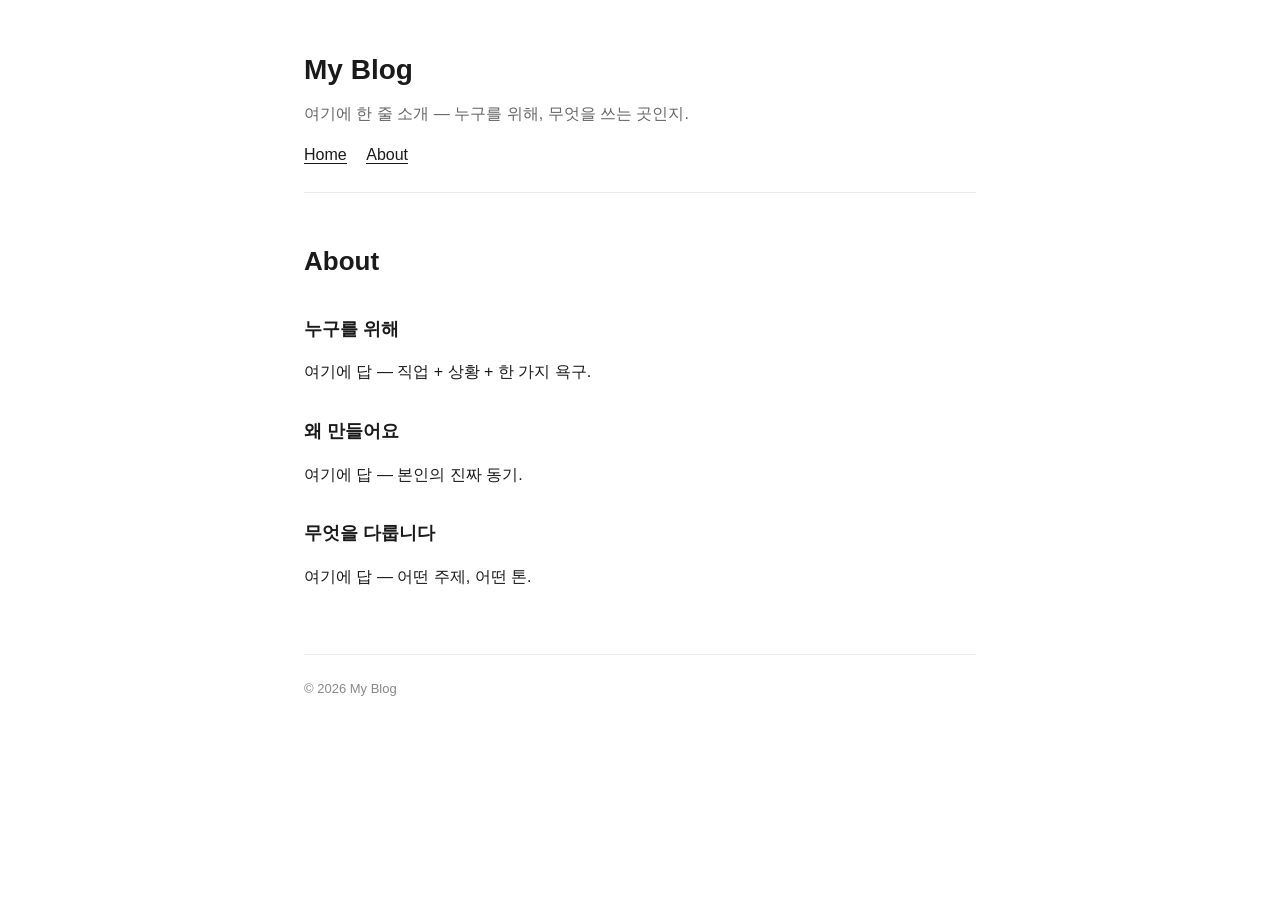
==== docs/about.html @ 75afb4cb "초기 구조: Obsidian 콘텐츠 + docs 사이트 - Obsidian/ — Raw, Wiki, Index.md 골격 - docs/ — GitHub Pages용 정적 사이트 (" ====
<!DOCTYPE html>
<html lang="ko">
<head>
  <meta charset="UTF-8">
  <meta name="viewport" content="width=device-width, initial-scale=1.0">
  <title>About — My Blog</title>
  <link rel="stylesheet" href="style.css">
</head>
<body>
  <header>
    <h1>My Blog</h1>
    <p>여기에 한 줄 소개 — 누구를 위해, 무엇을 쓰는 곳인지.</p>
    <nav>
      <a href="index.html">Home</a>
      <a href="about.html">About</a>
    </nav>
  </header>

  <main>
    <article>
      <h1>About</h1>

      <h2>누구를 위해</h2>
      <p>여기에 답 — 직업 + 상황 + 한 가지 욕구.</p>

      <h2>왜 만들어요</h2>
      <p>여기에 답 — 본인의 진짜 동기.</p>

      <h2>무엇을 다룹니다</h2>
      <p>여기에 답 — 어떤 주제, 어떤 톤.</p>
    </article>
  </main>

  <footer>
    © 2026 My Blog
  </footer>
</body>
</html>
---- docs/style.css ----
* { box-sizing: border-box; }

body {
  font-family: -apple-system, BlinkMacSystemFont, "Helvetica Neue", sans-serif;
  max-width: 720px;
  margin: 0 auto;
  padding: 48px 24px;
  color: #1a1a1a;
  background: #ffffff;
  line-height: 1.6;
}

header {
  margin-bottom: 48px;
  border-bottom: 1px solid #eaeaea;
  padding-bottom: 24px;
}

header h1 {
  font-size: 28px;
  margin: 0 0 8px;
}

header p {
  margin: 0;
  color: #666;
}

nav {
  margin-top: 16px;
}

nav a {
  margin-right: 16px;
  color: #1a1a1a;
  text-decoration: none;
  border-bottom: 1px solid #1a1a1a;
}

nav a:hover {
  color: #0066cc;
  border-color: #0066cc;
}

.post-card {
  display: block;
  padding: 20px 0;
  border-bottom: 1px solid #eaeaea;
  text-decoration: none;
  color: inherit;
}

.post-card:hover h2 {
  color: #0066cc;
}

.post-card h2 {
  font-size: 20px;
  margin: 0 0 6px;
}

.post-card time {
  font-size: 13px;
  color: #888;
}

article h1 {
  font-size: 26px;
  margin: 0 0 8px;
}

article time {
  display: block;
  color: #888;
  font-size: 13px;
  margin-bottom: 32px;
}

article h2 {
  font-size: 18px;
  margin-top: 32px;
}

footer {
  margin-top: 64px;
  padding-top: 24px;
  border-top: 1px solid #eaeaea;
  color: #888;
  font-size: 13px;
}
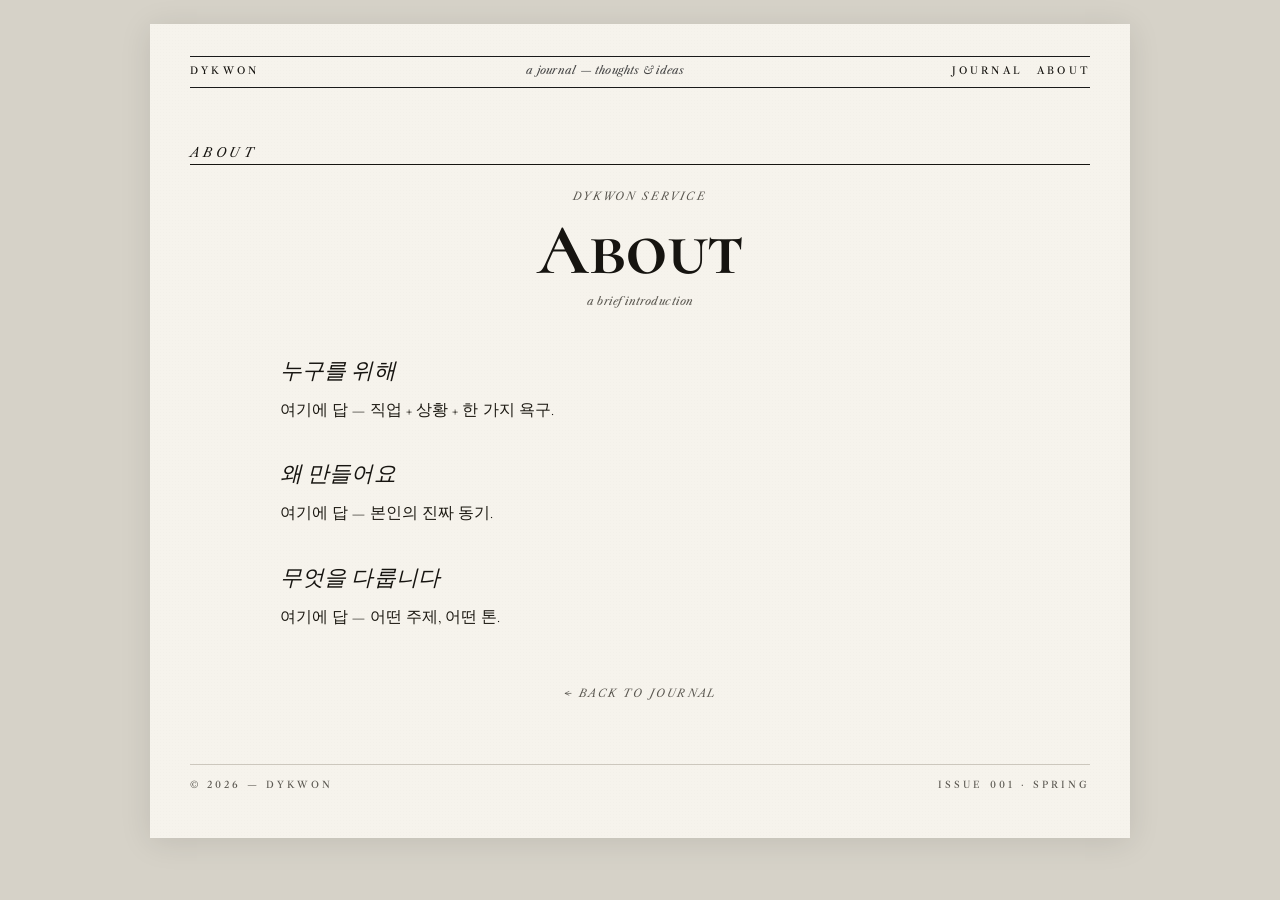
==== commit ec98440d: "디자인 적용: Helmut Newton (magazine editorial) - DYKWON 사이트명 + DYKWON SERVICE 적용 - 폰트: Cormorant Garamon" ====
--- a/docs/about.html
+++ b/docs/about.html
@@ -3,36 +3,45 @@
 <head>
   <meta charset="UTF-8">
   <meta name="viewport" content="width=device-width, initial-scale=1.0">
-  <title>About — My Blog</title>
+  <title>About &mdash; DYKWON</title>
   <link rel="stylesheet" href="style.css">
 </head>
 <body>
-  <header>
-    <h1>My Blog</h1>
-    <p>여기에 한 줄 소개 — 누구를 위해, 무엇을 쓰는 곳인지.</p>
-    <nav>
-      <a href="index.html">Home</a>
-      <a href="about.html">About</a>
-    </nav>
-  </header>
+  <div class="page-wrap">
+    <div class="page">
+      <nav class="topnav">
+        <span>DYKWON</span>
+        <em>a journal &mdash; thoughts &amp; ideas</em>
+        <span class="links">
+          <a href="index.html">Journal</a>
+          <a href="about.html">About</a>
+        </span>
+      </nav>
 
-  <main>
-    <article>
-      <h1>About</h1>
+      <div class="label">About</div>
 
-      <h2>누구를 위해</h2>
-      <p>여기에 답 — 직업 + 상황 + 한 가지 욕구.</p>
+      <article>
+        <span class="post-num">DYKWON SERVICE</span>
+        <h1>About</h1>
+        <time>a brief introduction</time>
 
-      <h2>왜 만들어요</h2>
-      <p>여기에 답 — 본인의 진짜 동기.</p>
+        <h2>누구를 위해</h2>
+        <p>여기에 답 &mdash; 직업 + 상황 + 한 가지 욕구.</p>
 
-      <h2>무엇을 다룹니다</h2>
-      <p>여기에 답 — 어떤 주제, 어떤 톤.</p>
-    </article>
-  </main>
+        <h2>왜 만들어요</h2>
+        <p>여기에 답 &mdash; 본인의 진짜 동기.</p>
 
-  <footer>
-    © 2026 My Blog
-  </footer>
+        <h2>무엇을 다룹니다</h2>
+        <p>여기에 답 &mdash; 어떤 주제, 어떤 톤.</p>
+      </article>
+
+      <a class="back-link" href="index.html">&larr; back to journal</a>
+
+      <footer class="foot">
+        <span>© 2026 &mdash; DYKWON</span>
+        <span>Issue 001 · Spring</span>
+      </footer>
+    </div>
+  </div>
 </body>
 </html>
--- a/docs/style.css
+++ b/docs/style.css
@@ -1,90 +1,257 @@
+/* Helmut Newton — magazine editorial styles */
+/* 적용: docs/ 공개 사이트 (admin/ 제외) */
+
+@import url('https://fonts.googleapis.com/css2?family=Cormorant+Garamond:ital,wght@0,400;0,500;0,600;0,700;1,400;1,500;1,600&family=Cormorant+SC:wght@500;600;700&family=Libre+Caslon+Text:ital,wght@0,400;0,700;1,400&family=Pinyon+Script&family=Italianno&display=swap');
+
+:root {
+  --paper: #f6f3ec;
+  --ink: #161410;
+  --rule: #1a1a1a;
+  --muted: #5a5750;
+  --bg: #d6d2c8;
+}
+
 * { box-sizing: border-box; }
 
-body {
-  font-family: -apple-system, BlinkMacSystemFont, "Helvetica Neue", sans-serif;
+html, body {
+  margin: 0;
+  padding: 0;
+  background: var(--bg);
+  color: var(--ink);
+  font-family: "Cormorant Garamond", "Libre Caslon Text", Georgia, serif;
+  -webkit-font-smoothing: antialiased;
+}
+
+.page-wrap {
+  padding: 24px;
+  min-height: 100vh;
+}
+
+.page {
+  max-width: 980px;
+  margin: 0 auto;
+  background: var(--paper);
+  padding: 32px 40px 48px;
+  box-shadow: 0 4px 30px rgba(0,0,0,.10);
+  background-image: radial-gradient(rgba(0,0,0,.012) 1px, transparent 1px);
+  background-size: 3px 3px;
+}
+
+/* ─── Top nav ─── */
+.topnav {
+  display: flex;
+  justify-content: space-between;
+  align-items: baseline;
+  font-family: "Libre Caslon Text", "Cormorant Garamond", serif;
+  font-size: 10px;
+  letter-spacing: 0.32em;
+  text-transform: uppercase;
+  padding: 6px 0 10px;
+  border-top: 1px solid var(--rule);
+  border-bottom: 1px solid var(--rule);
+  margin-bottom: 56px;
+}
+.topnav em {
+  text-transform: none;
+  font-style: italic;
+  letter-spacing: 0.02em;
+  font-size: 11px;
+  color: #444;
+}
+.topnav a {
+  color: inherit;
+  text-decoration: none;
+}
+.topnav a:hover { color: #000; }
+.topnav .links { display: flex; gap: 14px; }
+@media (max-width: 600px) {
+  .topnav { flex-direction: column; gap: 6px; align-items: center; text-align: center; }
+}
+
+/* ─── Masthead ─── */
+.masthead {
+  margin: 0 0 32px;
+  text-align: center;
+}
+.hd {
+  font-family: "Cormorant SC", "Cormorant Garamond", serif;
+  font-weight: 700;
+  letter-spacing: -0.01em;
+  line-height: 0.95;
+}
+.hd-xl {
+  font-size: 108px;
+  font-weight: 700;
+  letter-spacing: -0.005em;
+  margin: 0;
+}
+.script {
+  font-family: "Pinyon Script", "Italianno", cursive;
+  font-weight: 400;
+}
+@media (max-width: 700px) {
+  .hd-xl { font-size: 64px; }
+}
+
+/* ─── Lede ─── */
+.lede {
+  max-width: 560px;
+  margin: 0 auto 48px;
+  text-align: center;
+  font-family: "Cormorant Garamond", serif;
+  font-size: 14px;
+  line-height: 1.65;
+  letter-spacing: 0.005em;
+  color: #1a1810;
+}
+.lede strong { font-weight: 600; }
+.lede em { font-style: italic; }
+
+/* ─── Section labels ─── */
+.label {
+  font-family: "Libre Caslon Text", "Cormorant Garamond", serif;
+  font-weight: 400;
+  font-style: italic;
+  font-size: 13px;
+  letter-spacing: 0.32em;
+  text-transform: uppercase;
+  border-bottom: 1px solid var(--ink);
+  padding-bottom: 4px;
+  margin: 56px 0 24px;
+}
+
+/* ─── Post list (home) ─── */
+.post-list {
+  list-style: none;
+  padding: 0;
+  margin: 0;
+}
+.post-list .post-card {
+  display: block;
+  padding: 24px 0;
+  border-bottom: 1px solid #c9c4b8;
+  text-decoration: none;
+  color: inherit;
+}
+.post-list .post-card:last-child { border-bottom: none; }
+.post-list .post-card:hover .post-title {
+  font-style: italic;
+}
+.post-list .post-num {
+  font-family: "Libre Caslon Text", serif;
+  font-style: italic;
+  font-size: 11px;
+  letter-spacing: 0.2em;
+  color: var(--muted);
+  text-transform: uppercase;
+}
+.post-list .post-title {
+  font-family: "Cormorant SC", "Cormorant Garamond", serif;
+  font-weight: 600;
+  font-size: 36px;
+  line-height: 1.05;
+  letter-spacing: -0.005em;
+  margin: 6px 0 8px;
+  transition: font-style .15s;
+}
+.post-list .post-meta {
+  font-family: "Libre Caslon Text", serif;
+  font-style: italic;
+  font-size: 10.5px;
+  color: var(--muted);
+  letter-spacing: 0.04em;
+}
+@media (max-width: 700px) {
+  .post-list .post-title { font-size: 26px; }
+}
+
+/* ─── Article (post / about) ─── */
+article {
   max-width: 720px;
   margin: 0 auto;
-  padding: 48px 24px;
-  color: #1a1a1a;
-  background: #ffffff;
-  line-height: 1.6;
-}
-
-header {
+}
+article .post-num {
+  display: block;
+  font-family: "Libre Caslon Text", serif;
+  font-style: italic;
+  font-size: 11px;
+  letter-spacing: 0.2em;
+  color: var(--muted);
+  text-transform: uppercase;
+  text-align: center;
+  margin-bottom: 12px;
+}
+article h1 {
+  font-family: "Cormorant SC", "Cormorant Garamond", serif;
+  font-weight: 700;
+  font-size: 72px;
+  line-height: 0.98;
+  letter-spacing: -0.005em;
+  text-align: center;
+  margin: 0 0 8px;
+}
+@media (max-width: 700px) {
+  article h1 { font-size: 44px; }
+}
+article time {
+  display: block;
+  text-align: center;
+  font-family: "Libre Caslon Text", serif;
+  font-style: italic;
+  font-size: 11px;
+  color: var(--muted);
+  letter-spacing: 0.04em;
   margin-bottom: 48px;
-  border-bottom: 1px solid #eaeaea;
-  padding-bottom: 24px;
-}
-
-header h1 {
-  font-size: 28px;
-  margin: 0 0 8px;
-}
-
-header p {
-  margin: 0;
-  color: #666;
-}
-
-nav {
-  margin-top: 16px;
-}
-
-nav a {
-  margin-right: 16px;
-  color: #1a1a1a;
+}
+article h2 {
+  font-family: "Cormorant Garamond", serif;
+  font-style: italic;
+  font-weight: 500;
+  font-size: 22px;
+  letter-spacing: 0.005em;
+  margin: 36px 0 12px;
+}
+article p, article li {
+  font-family: "Cormorant Garamond", "Libre Caslon Text", Georgia, serif;
+  font-size: 15.5px;
+  line-height: 1.65;
+  letter-spacing: 0.005em;
+  color: #1d1a13;
+  text-align: justify;
+  hyphens: auto;
+  margin: 0 0 14px;
+}
+article ul { padding-left: 22px; }
+article em { font-style: italic; }
+article strong { font-weight: 600; }
+
+/* ─── Footer ─── */
+.foot {
+  display: flex;
+  justify-content: space-between;
+  font-family: "Libre Caslon Text", serif;
+  font-size: 9.5px;
+  letter-spacing: 0.32em;
+  text-transform: uppercase;
+  color: var(--muted);
+  border-top: 1px solid #ccc7bd;
+  padding: 14px 0 0;
+  margin-top: 64px;
+}
+.foot a { color: inherit; text-decoration: none; }
+.foot a:hover { color: var(--ink); }
+
+/* ─── Back link ─── */
+.back-link {
+  display: block;
+  text-align: center;
+  margin-top: 56px;
+  font-family: "Libre Caslon Text", serif;
+  font-style: italic;
+  font-size: 11px;
+  letter-spacing: 0.2em;
+  text-transform: uppercase;
+  color: var(--muted);
   text-decoration: none;
-  border-bottom: 1px solid #1a1a1a;
-}
-
-nav a:hover {
-  color: #0066cc;
-  border-color: #0066cc;
-}
-
-.post-card {
-  display: block;
-  padding: 20px 0;
-  border-bottom: 1px solid #eaeaea;
-  text-decoration: none;
-  color: inherit;
-}
-
-.post-card:hover h2 {
-  color: #0066cc;
-}
-
-.post-card h2 {
-  font-size: 20px;
-  margin: 0 0 6px;
-}
-
-.post-card time {
-  font-size: 13px;
-  color: #888;
-}
-
-article h1 {
-  font-size: 26px;
-  margin: 0 0 8px;
-}
-
-article time {
-  display: block;
-  color: #888;
-  font-size: 13px;
-  margin-bottom: 32px;
-}
-
-article h2 {
-  font-size: 18px;
-  margin-top: 32px;
-}
-
-footer {
-  margin-top: 64px;
-  padding-top: 24px;
-  border-top: 1px solid #eaeaea;
-  color: #888;
-  font-size: 13px;
-}
+}
+.back-link:hover { color: var(--ink); }
